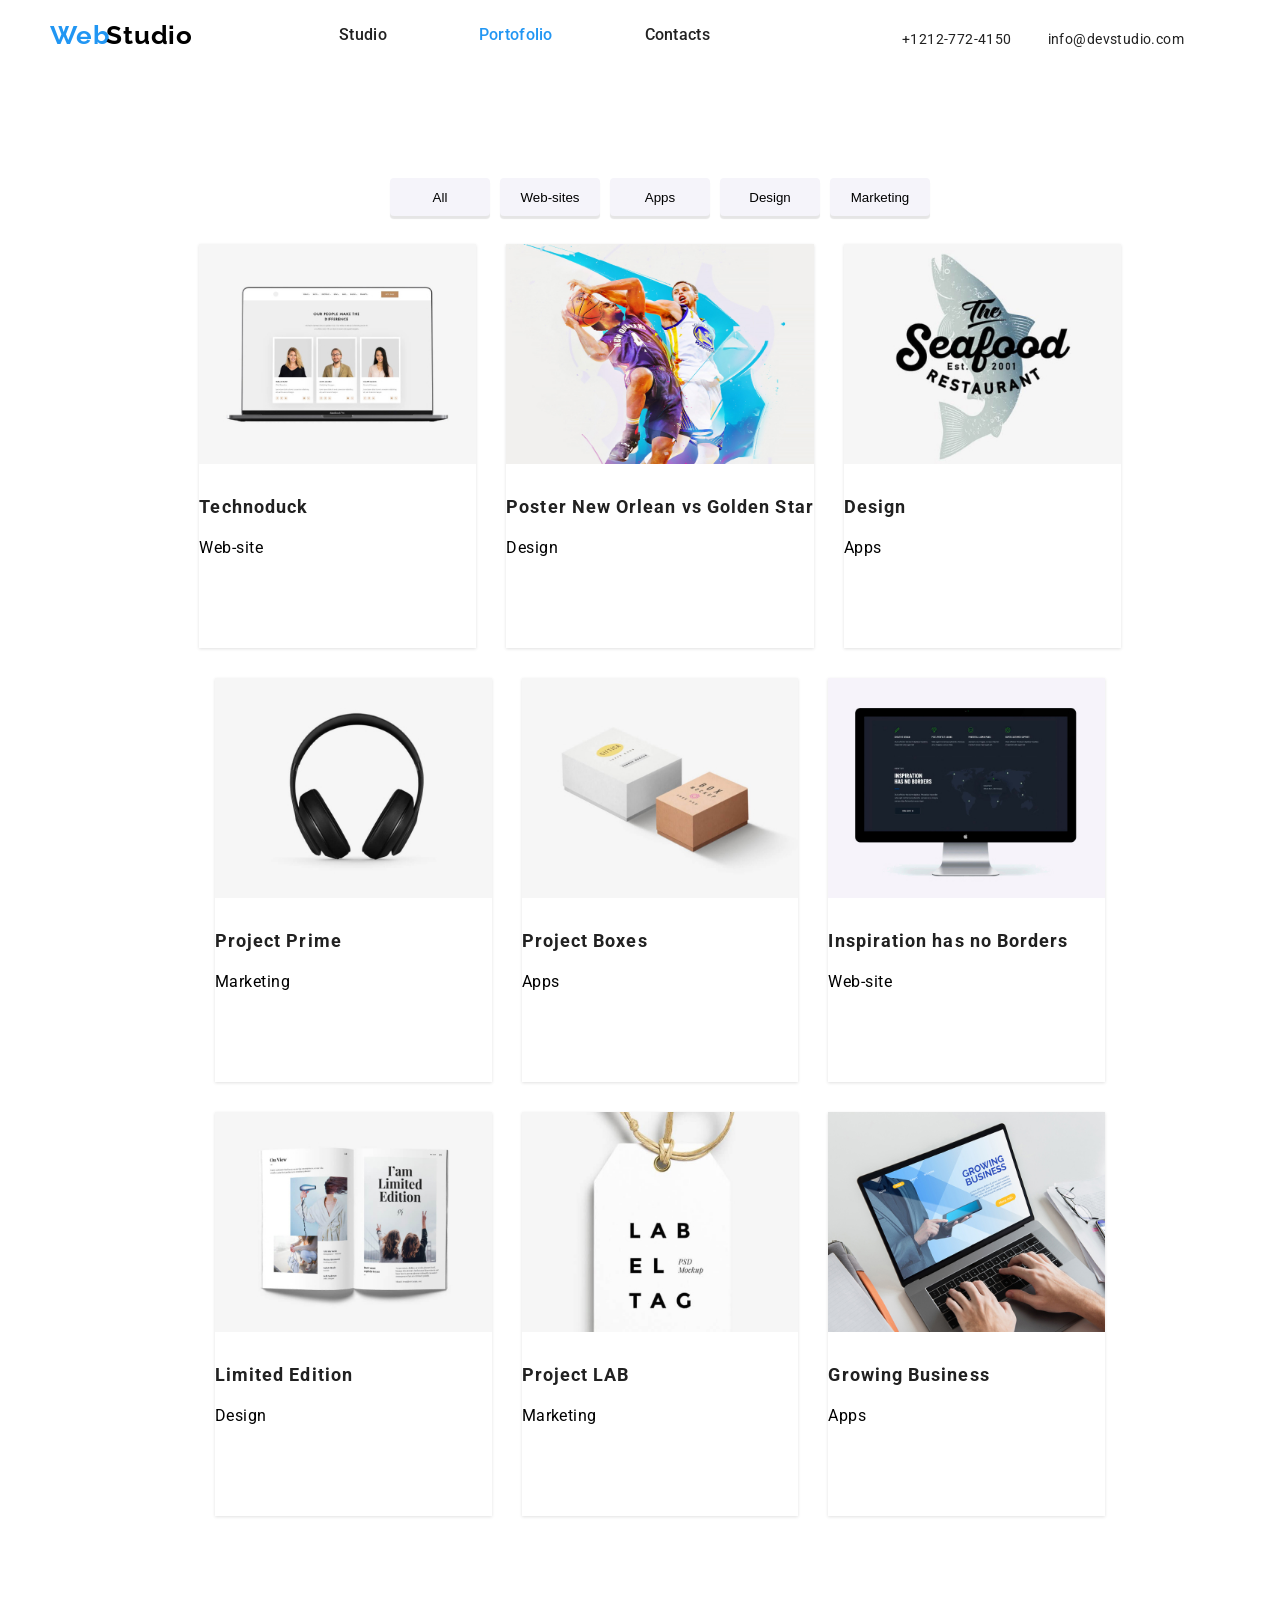
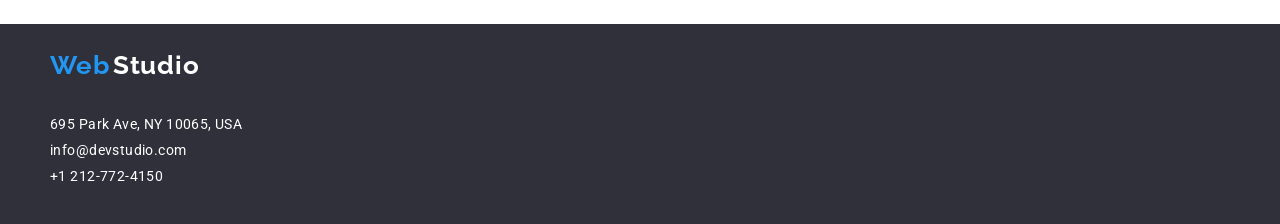
==== portofolio.html @ 4dd908a2 "last file import" ====
<!DOCTYPE html>
<html lang="en">
  <head>
    <meta charset="UTF-8" />
    <meta name="viewport" content="width=device-width, initial-scale=1.0" />
    <title>Portofolio</title>
    <link rel="stylesheet" href="./CSS/style.css" />
    <link rel="preconnect" href="https://fonts.googleapis.com" />
    <link rel="preconnect" href="https://fonts.gstatic.com" crossorigin />
    <link
      href="https://fonts.googleapis.com/css2?family=Roboto:wght@400;500;700;900&display=swap"
      rel="stylesheet"
    />
    <link rel="preconnect" href="https://fonts.googleapis.com" />
    <link rel="preconnect" href="https://fonts.gstatic.com" crossorigin />
    <link
      href="https://fonts.googleapis.com/css2?family=Raleway:wght@700&family=Roboto:wght@400;500;700;900&display=swap"
      rel="stylesheet"
    />
    <link rel="preconnect" href="https://fonts.googleapis.com" />
    <link rel="preconnect" href="https://fonts.gstatic.com" crossorigin />
  </head>
  <body>
    <!-- Top-line-section -->
    <header class="page-header">
      <div class="container-1">
        <h3 class="logo">
          <span class="first-child"> Web </span>
          <span class="last-child">Studio </span>
        </h3>
        <ul class="nav-link">
          <li>
            <a class="navigation-link" href="index.html">Studio</a>
          </li>
          <li>
            <a class="navigation-link current" href="portofolio.html"
              >Portofolio</a
            >
          </li>
          <li>
            <a class="navigation-link" href="#">Contacts</a>
          </li>
        </ul>
        <ul class="contact">
          <li>
            <a class="link phone" href="+1212-772-4150">+1212-772-4150</a>
          </li>
          <li>
            <a class="link email" href="#">info@devstudio.com</a>
          </li>
        </ul>
      </div>
    </header>

    <main>
      <!-- Filters-section -->
      <section class="frame section">
        <ul class="button-list">
          <li>
            <button type="button" class="button-service-p">All</button>
          </li>
          <li>
            <button type="button" class="button-service-p">Web-sites</button>
          </li>
          <li><button type="button" class="button-service-p">Apps</button></li>
          <li>
            <button type="button" class="button-service-p">Design</button>
          </li>
          <li>
            <button type="button" class="button-service-p">Marketing</button>
          </li>
        </ul>
        <div class="container">
          <ul class="card-set">
            <li class="item-p">
              <img
                src="./images/imgport.g1.jpg"
                alt="Web-site "
                width="100%"
                height="220"
              />
              <h3 class="description">Technoduck</h3>
              <p class="text-p">Web-site</p>
            </li>
            <li class="item-p">
              <img
                src="./images/imgport.g2.jpg"
                alt="basketball players"
                width="100%"
                height="220"
              />
              <h3 class="description">Poster New Orlean vs Golden Star</h3>
              <p class="text-p">Design</p>
            </li>
            <li class="item-p">
              <img
                src="./images/imgport.g3.jpg"
                alt="restaurant logo"
                width="100%"
                height="220"
              />
              <h3 class="description">Design</h3>
              <p class="text-p">Apps</p>
            </li>
            <li class="item-p">
              <img
                src="./images/imgport.g4.jpg"
                alt="headphones"
                width="100%"
                height="220"
              />
              <h3 class="description">Project Prime</h3>
              <p class="text-p">Marketing</p>
            </li>
            <li class="item-p">
              <img
                src="./images/imgport.g5.jpg"
                alt="boxes"
                width="100%"
                height="220"
              />
              <h3 class="description">Project Boxes</h3>
              <p class="text-p">Apps</p>
            </li>
            <li class="item-p">
              <img
                src="./images/imgport.g6.jpg"
                alt="desktop monitor"
                width="100%"
                height="220"
              />
              <h3 class="description">Inspiration has no Borders</h3>
              <p class="text-p">Web-site</p>
            </li>
            <li class="item-p">
              <img
                src="./images/imgport.g7.jpg"
                alt="open magazine"
                width="100%"
                height="220"
              />
              <h3 class="description">Limited Edition</h3>
              <p class="text-p">Design</p>
            </li>
            <li class="item-p">
              <img
                src="./images/imgport.g8.jpg"
                alt="label"
                width="100%"
                height="220"
              />
              <h3 class="description">Project LAB</h3>
              <p class="text-p">Marketing</p>
            </li>
            <li class="item-p">
              <img
                src="./images/imgport.g9.jpg"
                alt="market research"
                width="100%"
                height="220"
              />
              <h3 class="description">Growing Business</h3>
              <p class="text-p">Apps</p>
            </li>
          </ul>
        </div>
      </section>
    </main>

    <!-- Footer section -->

    <!-- Footer section -->
    <div class="container">
      <footer class="footer">
        <h3 class="logo-footer">
          <span class="web" style="color: rgba(33, 150, 243, 1)">Web</span>
          <span class="studio" style="color: rgba(255, 255, 255, 1)"
            >Studio</span
          >
        </h3>
        <address class="info">695 Park Ave, NY 10065, USA</address>
        <a class="info" href="info@devstudio.com">info@devstudio.com</a>
        <a class="info" href="+1212-772-4150">+1 212-772-4150</a>
      </footer>
    </div>
  </body>
</html>
---- CSS/style.css ----
body {
        font-family: Roboto;
        font-size: 14px;
        font-weight: 400;
        line-height: 24px;
        letter-spacing: 0.03em;
        text-align: left; 
        margin: 0%;
}
/* top-line-section */
.container {
        background-color: rgba(255, 255, 255, 1);
    }

.section {
        padding: 94px;
}
.page-header {
        display: flex;
        padding: 10px;
        box-sizing: content-box;
        align-items: center;
        justify-content: center;
        height: 50px;
        padding-right: 50px;
        padding-left: 50px;
}
.container-1{
        max-width: 1400px;
        display: flex;
        width: 100%;
        align-items: center;
        justify-content: center;
}

span:first-child {
        color: rgba(33, 150, 243, 1);
        font-family: Raleway;
        font-size: 26px;
        font-style: normal;
        font-weight: 700;
        line-height: normal;
        letter-spacing: 0.78px;
        text-transform: none;
}
span:last-child {
        color: rgb(0, 0, 0);
        margin-left: -3px;
        font-family: Raleway;
        font-size: 26px;
        font-style: normal;
        font-weight: 700;
        line-height: normal;
        letter-spacing: 0.78px;
        text-transform: none;
}

.logo {
        font-family: Raleway;
        font-size: 26px;
        font-weight: 700;
        letter-spacing: 0.03em;
        display: flex;
        align-items: center;
        align-self: center;
        height: auto;
        justify-content: center;
}

.nav-link {
        font-family: Roboto;
        font-size: 14px;
        font-weight: 500;
        letter-spacing: 0.02em;
        padding: 14px 16px;
        border-radius: 4px;
        display: flex;
        width: 100%;
        justify-content: center;
        align-items: center;
        gap: 60px;

    }

.link{
        display: flex;
        box-sizing: content-box;
        flex-direction: row;
        text-decoration-line: none;
            
    }

.contact {
        display: flex;
        padding: 10px;
        text-decoration-line:none;
        min-width: 30%;
        justify-content: space-evenly;
    }

    .icon-1{
        width: 15px;
        padding-right:10px;
        padding-top: 5px;
        fill: rgba(117, 117, 117, 1);
    }

    .icon-1:hover {
        fill: rgba(33, 150, 243, 1);
    }

  
    

ul{
        list-style-type: disc;
        margin-block-start: 1em;
        margin-block-end: 1em;
        margin-inline-start: 0px;
        margin-inline-end: 0px;
        padding-inline-start: 40px;
}



li {
        list-style-type: none;
}

.current {
        color: rgba(33, 150, 243, 1 ) !important;
}
    
.navigation-link{
        font-family: Roboto;
                font-size: 16px;
                font-style: normal;
                font-weight: 500;
                line-height: normal;
                letter-spacing: 0.28px;
                padding: 14px 16px;
                text-decoration: none;
                color:rgba(33, 33, 33, 1)

}

.navigation-link:hover {
        color:rgba(33, 150, 243, 1);
}

.email{
        height: 16px ;
     
    
}
.phone{
        height: 16px ;
        
   
}
.link, .contact {
        color: rgba(33, 33, 33, 1);
}
.link:hover, .link:focus , .contact:hover, .contact:focus  {
        color: rgba(33, 150, 243, 1);
}




/* main-section-content */

h1 {
        text-align: center;
        font-family: Roboto;
        font-size: 44px;
        font-style: normal;
        font-weight: 900;
        line-height: 60px;
        letter-spacing: 2.64px;
        text-transform: uppercase;
        display: flex;
        justify-content: center;
        width: 600px;
      
}

.content-box {
        
        background: rgba(47, 48, 58, 1);
        background-position: center;
        text-align: center;
        height: 400px;
        box-sizing: content-box;
        display: flex;
        flex-direction: column;
        justify-content: center;
        align-items: center;
        
        
    }
.button-service {
        border-radius: 4px;
        background-color: rgba(33, 150, 243, 1);
        color: rgba(255, 255, 255, 1);
        width: 200px;
        height: 50px;
        flex-shrink: 0;
        border-radius: 4px;
        background: #2196F3;
        box-shadow: 0px 4px 4px 0px rgba(0, 0, 0, 0.15);
}
.button-service:hover, .button-service:focus {
        background-color: #1572bf; 
        color: rgba(255, 255, 255, 1);
        cursor: pointer;
}
.button-list {
        display: flex;
        flex-direction: row;
        justify-content: center;
        align-items: center;
        align-self: center;
        gap: 10px;

}
.button-service-p{
        height: 38px ;
        margin-top:0px;
        border-radius: 4px;
        background-color: rgba(245, 244, 250, 1);
        display: flex;
        justify-content: center;
        min-width: 100px;
        box-shadow: 0px 3px 1px 0px rgba(0, 0, 0, 0.1);
        border: none;
        text-align: center;
        align-items: center;

}

.button-service-p:hover, .button-service-p:focus {
        background-color: rgba(33, 150, 243, 1);
        color: rgba(255, 255, 255, 1);
        cursor: pointer;
}
.frame {
        display: flex;
        flex-direction: column;
   
    
}
.card-set {
        display: flex;
        justify-content: center;
        flex-wrap: wrap;
        gap: 30px;
}
.item-p{
        height: 404px ;
        box-shadow: 0px 1px 3px 0px rgba(0, 0, 0, 0.12);
        background-color: rgba(255, 255, 255, 1);
        border: 1px ;
}

.description{
        font-family: Roboto;
        font-size: 18px;
        font-weight: 700;
        line-height: 36px;
        letter-spacing: 0.06em;
        text-align: left;
        text-transform: none;
}

.text-p {
        font-family: Roboto;
        font-size: 16px;
        font-weight: 400;
        line-height: 30px;
        letter-spacing: 0.03em;
        text-align: left;
        margin-top: -10px;
}


/* what-we-do-section */


.about-us-container {
        display: flex;
        flex-wrap: wrap;
        gap: 50px;
        padding: 0px;
        justify-content: center;
        align-items: flex-start;
}       
.item{
        flex-basis: calc((100% - 70px) / 5);
        display: flex;
        flex-direction: column;
        justify-content: center;
}
h3 {
    color: #212121;
        font-family: Roboto;
        font-size: 14px;
        font-style: normal;
        font-weight: 700;
        line-height: normal;
        letter-spacing: 0.42px;
        text-transform: uppercase;
}

.item p {
        color: #757575;
        font-family: Roboto;
        font-size: 14px;
        font-style: normal;
        font-weight: 400;
        line-height: 24px;
        letter-spacing: 0.42px;
        margin: 0%;
        text-align: left;
}
.subtitle {
    color: #212121;
        text-align: center;
        font-family: Roboto;
        font-size: 36px;
        font-style: normal;
        font-weight: 700;
        line-height: normal;
        letter-spacing: 1.08px;
} 
.subtitle-2{
    text-align: center;
        font-family: Roboto;
        font-size: 36px;
        font-style: normal;
        font-weight: 700;
        line-height: normal;
        letter-spacing: 1.08px;
}
.text {
    color: #757575;
        text-align: center;
        font-family: Roboto;
        font-size: 16px;
        font-style: normal;
        font-weight: 400;
        line-height: normal;
        letter-spacing: 0.48px;
}
.group-box{
        display: flex;
        flex-wrap: wrap;
        gap: 30px;
        flex-basis: calc((100% - 10px) / 3);
        justify-content: center;
}
.content-container{
        background-color: rgba(245, 244, 250, 1);
        Height: 608px;
        display: block;
        box-sizing: border-box;
}
.group-team{
        display: flex;
        flex-wrap: wrap;
        gap: 30px;
        flex-basis: calc((100% - 40px) / 4);
        justify-content: center;
    
    }
    .card-bg{
        box-shadow: 0px 2px 1px 0px rgba(0, 0, 0, 0.2);
        box-shadow: 0px 1px 1px 0px rgba(0, 0, 0, 0.14);
        box-shadow: 0px 1px 3px 0px rgba(0, 0, 0, 0.12);
        background-color: rgba(255, 255, 255, 1);
    }
.list-title {
        font-family: Roboto;
        font-size: 16px;
        font-weight: 500;
        line-height: 19px;
        letter-spacing: 0.03em;
        text-align: center;
        text-transform: none; 
}

.description {
        color: #212121;
        font-family: Roboto;
        font-size: 18px;
        font-style: normal;
        font-weight: 700;
        line-height: 36px;
        letter-spacing: 1.08px;
}
 
/* footer-section */

.footer {
        background-color:  rgba(47, 48, 58, 1);
        display: flex;
        justify-content: start;
        height: 200px;
        box-sizing: content-box;
    flex-direction: column;
    padding-left: 50px;
}
.logo-footer {
        font-family: Raleway;
        font-size: 26px;
        font-style: normal;
        font-weight: 700;
        line-height: normal;
        letter-spacing: 0.58px;
       
}

.info {
    color: rgba(255, 255, 255, 1);
        font-family: Roboto;
        font-size: 14px;
        font-style: normal;
        font-weight: 400;
        line-height: normal;
        letter-spacing: 0.42px;
        text-decoration: none;
        margin-top: 10px;
    }
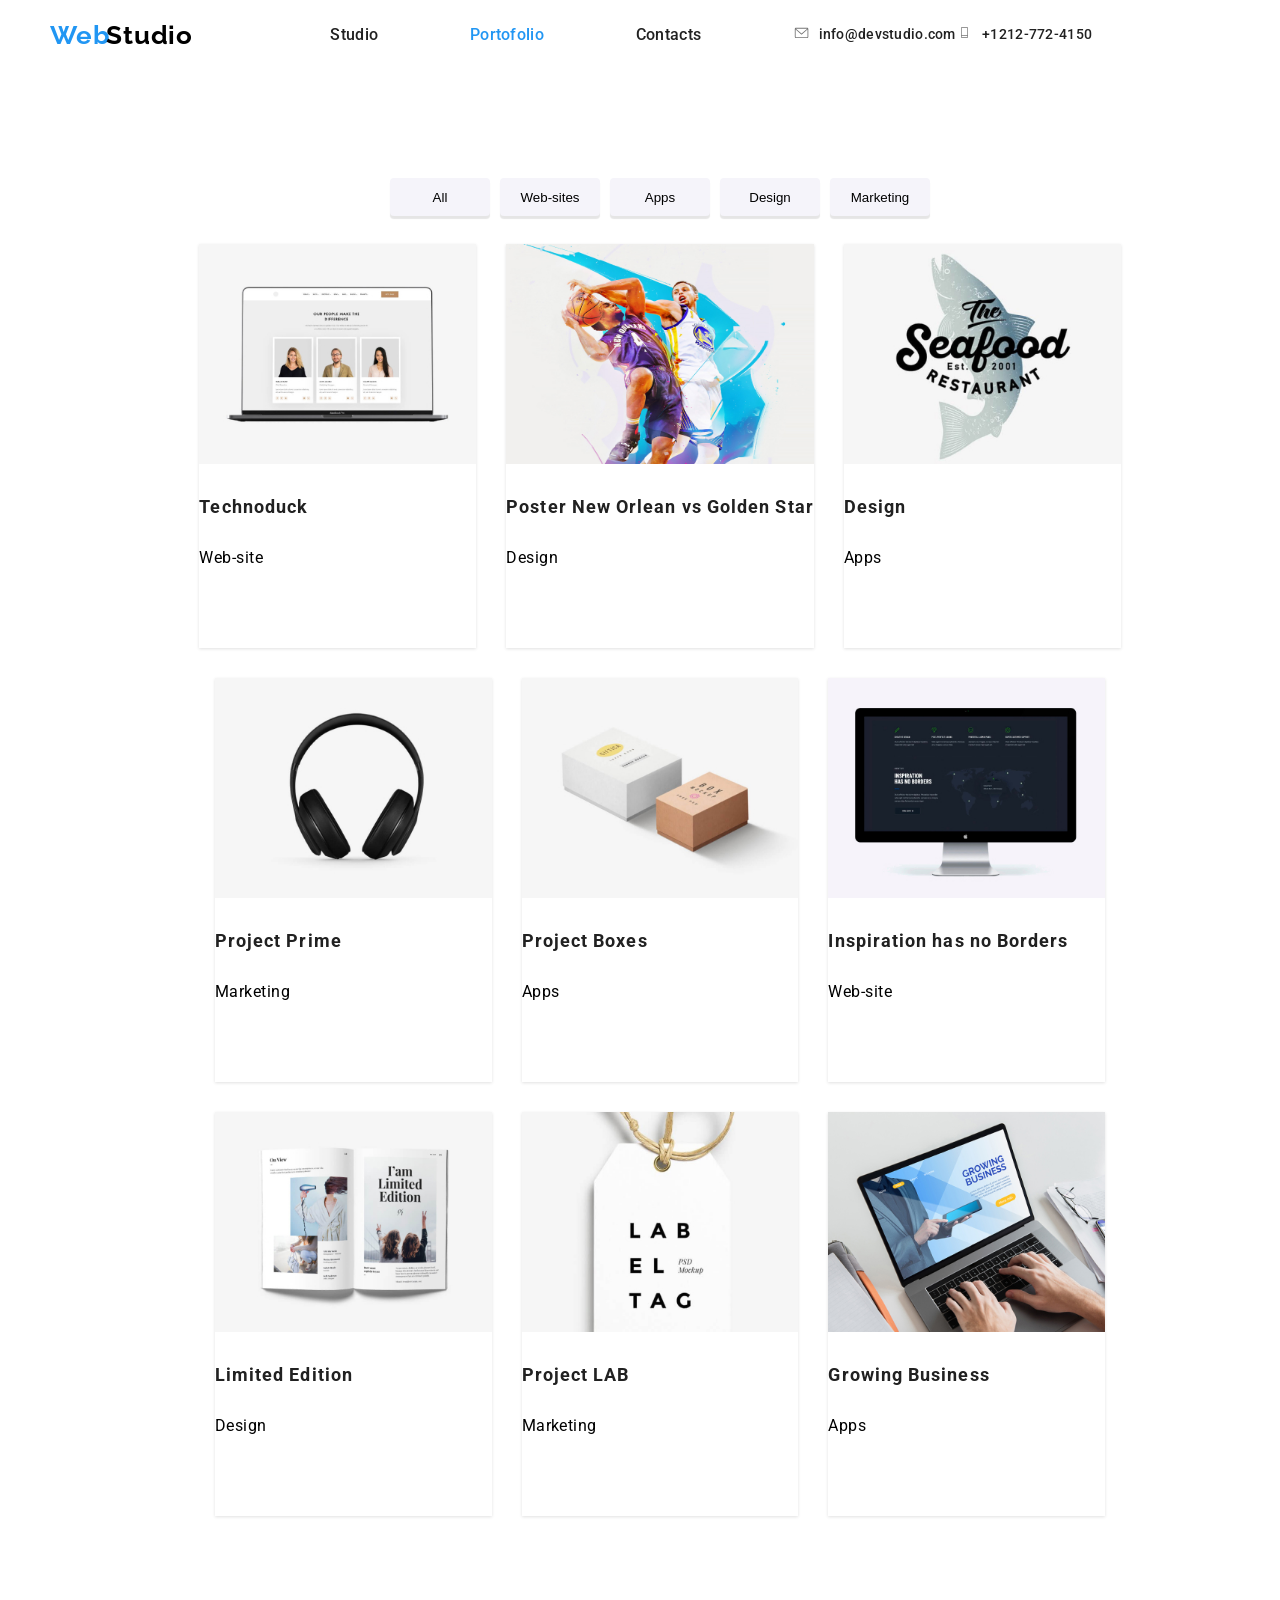
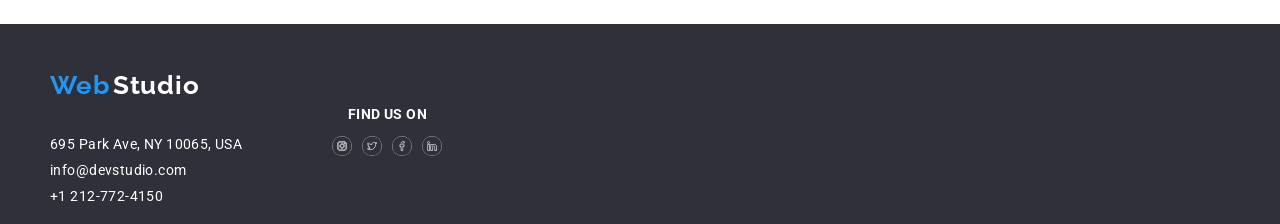
==== commit d07c7901: "design-adjustment" ====
--- a/portofolio.html
+++ b/portofolio.html
@@ -40,13 +40,22 @@
           <li>
             <a class="navigation-link" href="#">Contacts</a>
           </li>
-        </ul>
         <ul class="contact">
           <li>
-            <a class="link phone" href="+1212-772-4150">+1212-772-4150</a>
-          </li>
-          <li>
-            <a class="link email" href="#">info@devstudio.com</a>
+            <a class="link email" href="#"
+              ><svg class="icon-1">
+                <use href="./images/symbol-defs.svg#icon-envelope " />
+              </svg>
+              info@devstudio.com</a
+            >
+          </li>
+          <li>
+            <a class="link phone" href="+1212-772-4150"
+              ><svg class="icon-1">
+                <use href="./images/symbol-defs.svg#icon-Vectorsmartphone " />
+              </svg>
+              +1212-772-4150</a
+            >
           </li>
         </ul>
       </div>
@@ -172,15 +181,35 @@
     <!-- Footer section -->
     <div class="container">
       <footer class="footer">
-        <h3 class="logo-footer">
-          <span class="web" style="color: rgba(33, 150, 243, 1)">Web</span>
-          <span class="studio" style="color: rgba(255, 255, 255, 1)"
-            >Studio</span
-          >
-        </h3>
-        <address class="info">695 Park Ave, NY 10065, USA</address>
-        <a class="info" href="info@devstudio.com">info@devstudio.com</a>
-        <a class="info" href="+1212-772-4150">+1 212-772-4150</a>
+        <div class="footer-section">
+          <h3 class="logo-footer">
+            <span class="web" style="color: rgba(33, 150, 243, 1)">Web</span>
+            <span class="studio" style="color: rgba(255, 255, 255, 1)"
+              >Studio</span
+            >
+          </h3>
+          <address class="info">695 Park Ave, NY 10065, USA</address>
+          <a class="info" href="info@devstudio.com">info@devstudio.com</a>
+          <a class="info" href="+1212-772-4150">+1 212-772-4150</a>
+        </div>
+
+        <div class="find-us">
+          <h3 class="subtitle-4">Find us on</h3>
+          <div class="last-social">
+            <svg class="last-icon">
+              <use xlink:href="images/symbol-defs.svg#icon-Ellipseinstagram" />
+            </svg>
+            <svg class="last-icon">
+              <use xlink:href="images/symbol-defs.svg#icon-Ellipsetwitter" />
+            </svg>
+            <svg class="last-icon">
+              <use xlink:href="images/symbol-defs.svg#icon-Ellipsefacebook" />
+            </svg>
+            <svg class="last-icon">
+              <use xlink:href="images/symbol-defs.svg#icon-Ellipselinkedin" />
+            </svg>
+          </div>
+        </div>
       </footer>
     </div>
   </body>
--- a/CSS/style.css
+++ b/CSS/style.css
@@ -91,8 +91,13 @@
     }
 
 .contact {
-        display: flex;
-        padding: 10px;
+        font-family: Roboto;
+        font-size: 14px;
+        font-weight: 500;
+        letter-spacing: 0.02em;
+        display: flex;
+        padding: 15px;
+        padding-top: 5px;
         text-decoration-line:none;
         min-width: 30%;
         justify-content: space-evenly;
@@ -185,10 +190,8 @@
       
 }
 
-.content-box {
-        
+.content-box{
         background: rgba(47, 48, 58, 1);
-        background-position: center;
         text-align: center;
         height: 400px;
         box-sizing: content-box;
@@ -196,9 +199,8 @@
         flex-direction: column;
         justify-content: center;
         align-items: center;
-        
-        
-    }
+    }
+
 .button-service {
         border-radius: 4px;
         background-color: rgba(33, 150, 243, 1);
@@ -280,26 +282,47 @@
         line-height: 30px;
         letter-spacing: 0.03em;
         text-align: left;
-        margin-top: -10px;
+       
 }
 
 
 /* what-we-do-section */
 
 
-.about-us-container {
-        display: flex;
-        flex-wrap: wrap;
-        gap: 50px;
-        padding: 0px;
-        justify-content: center;
-        align-items: flex-start;
-}       
-.item{
-        flex-basis: calc((100% - 70px) / 5);
+.about-us {
+        display: flex;
+        flex-wrap: wrap;
+        justify-content: center;
+        gap: 20px;
+        align-items:start;
+        
+}
+.icon-back{
+        width: 230px;
+        height: 120px;
+        background-color: rgba(245, 244, 250, 1);
+        display: flex;
+        align-items: center;
+        justify-content: center;
+}
+.icons {
+        width: 64px;
+        height: 64px;
+        background-color: rgba(245, 244, 250, 1);
+        padding-bottom: 30px;
+        
+       
+}
+.item {
         display: flex;
         flex-direction: column;
-        justify-content: center;
+        align-items: start;
+        width: 230px;
+        
+}
+.item p{
+        width: 230px;
+        height: 75px;
 }
 h3 {
     color: #212121;
@@ -332,6 +355,7 @@
         font-weight: 700;
         line-height: normal;
         letter-spacing: 1.08px;
+        padding-bottom: 50px;
 } 
 .subtitle-2{
     text-align: center;
@@ -350,7 +374,8 @@
         font-style: normal;
         font-weight: 400;
         line-height: normal;
-        letter-spacing: 0.48px;
+        letter-spacing: 0.45px;
+        
 }
 .group-box{
         display: flex;
@@ -359,23 +384,49 @@
         flex-basis: calc((100% - 10px) / 3);
         justify-content: center;
 }
-.content-container{
+.social-link{
+        display: flex;
+        flex-wrap: wrap;
+        justify-content: center;
+        text-align: center;
+        gap: 10px;
+        
+}
+.social-icon {
+        border-radius: 50%;
+        align-items: flex-start;
+        width: 20px;
+        height: 20px;
+        gap: 10px;
+        fill: rgba(255, 255, 255, 1);
+        stroke: #AFB1B8;
+        background-color: rgba(255, 255, 255, 1);
+       
+}
+.social-icon:hover{
+        background-color: rgba(33, 150, 243, 1);
+        fill: rgba(33,150,243,1);
+        stroke: rgba(255, 255, 255, 1);
+        
+}
+.our-team {
         background-color: rgba(245, 244, 250, 1);
-        Height: 608px;
-        display: block;
+        display: flex;
         box-sizing: border-box;
+        flex-direction: column;
 }
 .group-team{
         display: flex;
         flex-wrap: wrap;
         gap: 30px;
-        flex-basis: calc((100% - 40px) / 4);
-        justify-content: center;
+        justify-content: center;
+        align-items: center;
+        padding-left: 10px;
     
     }
-    .card-bg{
-        box-shadow: 0px 2px 1px 0px rgba(0, 0, 0, 0.2);
-        box-shadow: 0px 1px 1px 0px rgba(0, 0, 0, 0.14);
+
+.card-bg{
+        height: 340px;
         box-shadow: 0px 1px 3px 0px rgba(0, 0, 0, 0.12);
         background-color: rgba(255, 255, 255, 1);
     }
@@ -397,18 +448,63 @@
         font-weight: 700;
         line-height: 36px;
         letter-spacing: 1.08px;
+        
+}
+
+.subtitle-3{
+        align-items: center;
+        font-family: Roboto;
+        font-size: 36px;
+        font-weight: 700;
+        line-height: 42px;
+        letter-spacing: 0.03em;
+        text-align: center;
+        padding-bottom: 50px;
+
+}
+
+.regular-customer{
+        display: flex;
+        flex-wrap: wrap;
+        gap: 30px;
+        justify-content: center;
+        align-items: center;
+        box-sizing: content-box;
+        
+        
+}
+
+.icons-3:hover{
+        cursor: pointer;
+        fill: rgba(33, 150, 243, 1) !important;
 }
  
+.icons-3{
+        fill: #afb1b8;
+        width: 110px;
+        height: 60px;
+        border-radius: 10%;
+        box-sizing: border-box;
+        border-width: 10px;
+}
 /* footer-section */
-
-.footer {
-        background-color:  rgba(47, 48, 58, 1);
-        display: flex;
-        justify-content: start;
+.footer{
+        display: flex;
+        flex-wrap: wrap;
+        gap: 90px;
+        background-color: rgba(47, 48, 58, 1);
+}
+.footer-section {
+        text-align: start;
         height: 200px;
         box-sizing: content-box;
-    flex-direction: column;
-    padding-left: 50px;
+        display: flex;
+        flex-direction: column;
+        justify-content: center;
+        align-items: start;
+        padding-left:50px;
+       
+        
 }
 .logo-footer {
         font-family: Raleway;
@@ -431,4 +527,49 @@
         text-decoration: none;
         margin-top: 10px;
     }
-
+.last-social{
+        display: flex;
+        flex-wrap: wrap;
+        justify-content: center;
+        text-align: center;
+        gap: 10px;
+    }
+
+.find-us{
+  display: flex;
+  flex-direction: column;
+  justify-content: center;
+  text-align: center;
+        
+}
+
+.last-icon{
+        justify-content: flex-start;
+        border-radius: 50%;
+        align-items: center;
+        width: 20px;
+        height: 20px;
+        gap: 10px;
+        fill: rgba(47, 48, 58, 1);
+        stroke: rgba(255, 255, 255, 1);
+        background-color: rgba(47, 48, 58, 1);
+
+}
+.last-icon:hover{
+        background-color: rgba(33, 150, 243, 1);
+                fill: rgba(33, 150, 243, 1);
+                stroke: rgba(255, 255, 255, 1);
+}
+
+    .subtitle-4{
+        color:rgba(255, 255, 255, 1);
+                font-family: Roboto;
+                font-size: 14px;
+                font-style: normal;
+                font-weight: 700;
+                line-height: normal;
+                letter-spacing: 0.42px;
+                text-transform: uppercase;
+    }
+
+
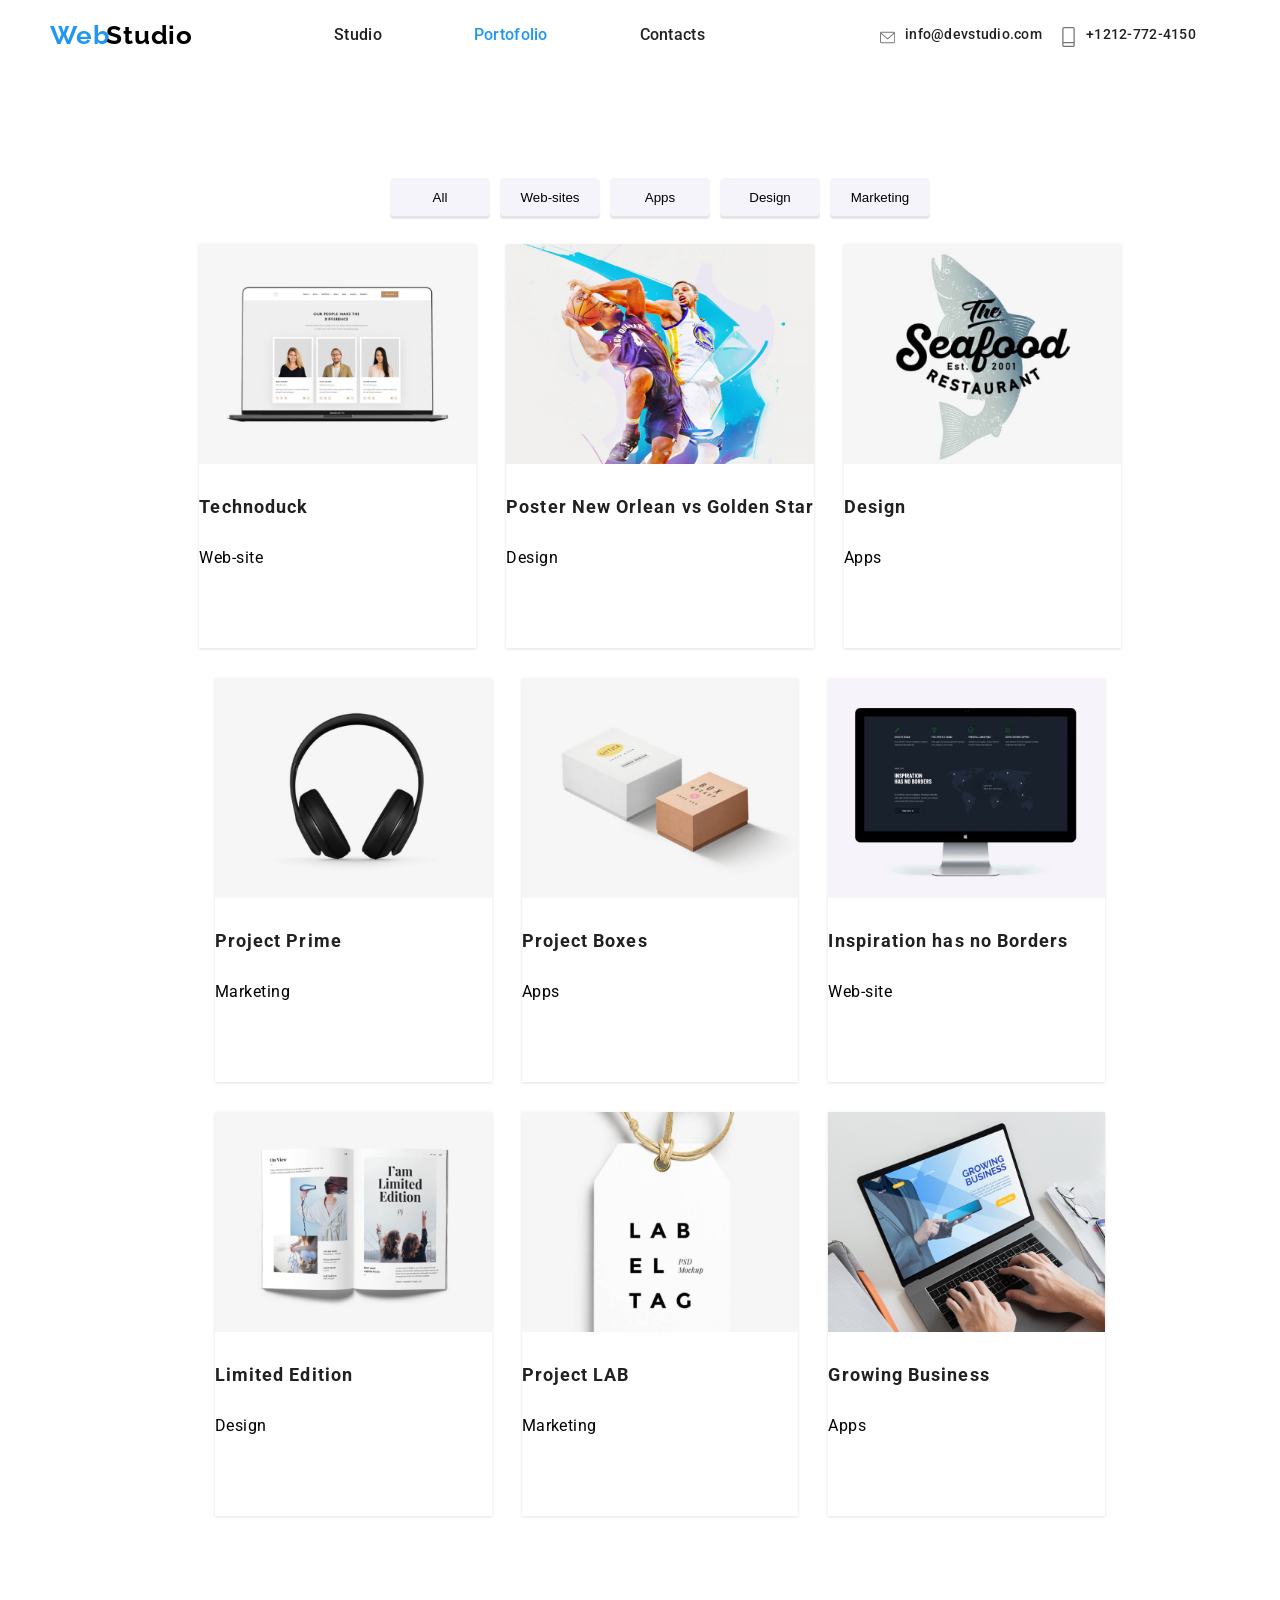
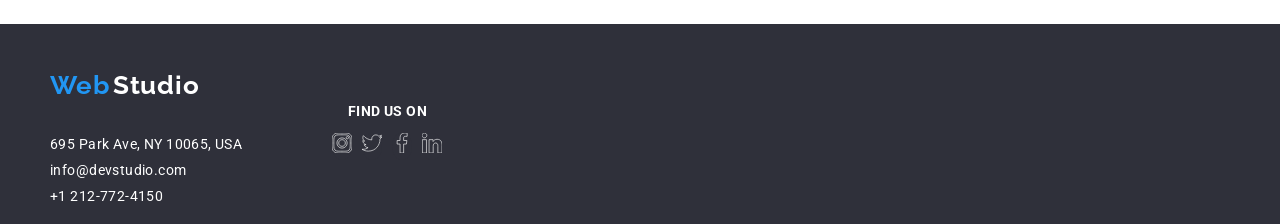
==== commit 8ebc01e7: "final-task" ====
--- a/portofolio.html
+++ b/portofolio.html
@@ -20,8 +20,8 @@
     <link rel="preconnect" href="https://fonts.googleapis.com" />
     <link rel="preconnect" href="https://fonts.gstatic.com" crossorigin />
   </head>
+  <!-- Top-line-section -->
   <body>
-    <!-- Top-line-section -->
     <header class="page-header">
       <div class="container-1">
         <h3 class="logo">
@@ -40,6 +40,7 @@
           <li>
             <a class="navigation-link" href="#">Contacts</a>
           </li>
+        </ul>
         <ul class="contact">
           <li>
             <a class="link email" href="#"
@@ -196,18 +197,26 @@
         <div class="find-us">
           <h3 class="subtitle-4">Find us on</h3>
           <div class="last-social">
-            <svg class="last-icon">
-              <use xlink:href="images/symbol-defs.svg#icon-Ellipseinstagram" />
-            </svg>
-            <svg class="last-icon">
-              <use xlink:href="images/symbol-defs.svg#icon-Ellipsetwitter" />
-            </svg>
-            <svg class="last-icon">
-              <use xlink:href="images/symbol-defs.svg#icon-Ellipsefacebook" />
-            </svg>
-            <svg class="last-icon">
-              <use xlink:href="images/symbol-defs.svg#icon-Ellipselinkedin" />
-            </svg>
+            <div class="last-icon">
+              <svg>
+                <use xlink:href="images/symbol-defs.svg#icon-instagram-2-1" />
+              </svg>
+            </div>
+            <div class="last-icon">
+              <svg>
+                <use xlink:href="images/symbol-defs.svg#icon-twitter-1-1" />
+              </svg>
+            </div>
+            <div class="last-icon">
+              <svg>
+                <use xlink:href="images/symbol-defs.svg#icon-facebook-1-1" />
+              </svg>
+            </div>
+            <div class="last-icon">
+              <svg>
+                <use xlink:href="images/symbol-defs.svg#icon-linkedin-1-1" />
+              </svg>
+            </div>
           </div>
         </div>
       </footer>
--- a/CSS/style.css
+++ b/CSS/style.css
@@ -191,7 +191,7 @@
 }
 
 .content-box{
-        background: rgba(47, 48, 58, 1);
+        background-image: url(../images/background.jpg);
         text-align: center;
         height: 400px;
         box-sizing: content-box;
@@ -245,6 +245,7 @@
         background-color: rgba(33, 150, 243, 1);
         color: rgba(255, 255, 255, 1);
         cursor: pointer;
+        box-shadow: 0px 2px 2px 0px rgba(0, 0, 0, 0.12), 0px 1px 2px 0px rgba(0, 0, 0, 0.08), 0px 3px 1px 0px rgba(0, 0, 0, 0.10);
 }
 .frame {
         display: flex;
@@ -257,12 +258,19 @@
         justify-content: center;
         flex-wrap: wrap;
         gap: 30px;
+        
 }
 .item-p{
         height: 404px ;
         box-shadow: 0px 1px 3px 0px rgba(0, 0, 0, 0.12);
         background-color: rgba(255, 255, 255, 1);
-        border: 1px ;
+        
+}
+
+.item-p:hover{
+        cursor: pointer;
+        border: 1px solid #EEE;
+        box-shadow: 1px 4px 6px 0px rgba(0, 0, 0, 0.16), 0px 4px 4px 0px rgba(0, 0, 0, 0.06), 0px 1px 1px 0px rgba(0, 0, 0, 0.12);
 }
 
 .description{
@@ -389,21 +397,24 @@
         flex-wrap: wrap;
         justify-content: center;
         text-align: center;
-        gap: 10px;
-        
-}
-.social-icon {
+        gap: 10px;   
+}
+
+
+svg{
+        width: 20px;
+        height: 15px;
+        
+}
+
+.social-icon{
+       
         border-radius: 50%;
-        align-items: flex-start;
-        width: 20px;
-        height: 20px;
-        gap: 10px;
-        fill: rgba(255, 255, 255, 1);
-        stroke: #AFB1B8;
-        background-color: rgba(255, 255, 255, 1);
-       
+        fill: #AFB1B8;
+        stroke: rgba(255, 255, 255, 1);
 }
 .social-icon:hover{
+        cursor: pointer;
         background-color: rgba(33, 150, 243, 1);
         fill: rgba(33,150,243,1);
         stroke: rgba(255, 255, 255, 1);
@@ -414,6 +425,7 @@
         display: flex;
         box-sizing: border-box;
         flex-direction: column;
+       
 }
 .group-team{
         display: flex;
@@ -475,17 +487,19 @@
 }
 
 .icons-3:hover{
+        border: 1px solid rgba(33, 150, 243, 1);
         cursor: pointer;
         fill: rgba(33, 150, 243, 1) !important;
 }
  
 .icons-3{
+        border:1px solid #AFB1B8;
         fill: #afb1b8;
         width: 110px;
         height: 60px;
         border-radius: 10%;
         box-sizing: border-box;
-        border-width: 10px;
+        
 }
 /* footer-section */
 .footer{
@@ -533,6 +547,7 @@
         justify-content: center;
         text-align: center;
         gap: 10px;
+        
     }
 
 .find-us{
@@ -542,20 +557,24 @@
   text-align: center;
         
 }
+svg{
+        width: 20px;
+        height: 20px;
+        
+}
 
 .last-icon{
         justify-content: flex-start;
         border-radius: 50%;
         align-items: center;
-        width: 20px;
-        height: 20px;
-        gap: 10px;
         fill: rgba(47, 48, 58, 1);
         stroke: rgba(255, 255, 255, 1);
         background-color: rgba(47, 48, 58, 1);
+        
 
 }
 .last-icon:hover{
+        cursor: pointer;
         background-color: rgba(33, 150, 243, 1);
                 fill: rgba(33, 150, 243, 1);
                 stroke: rgba(255, 255, 255, 1);
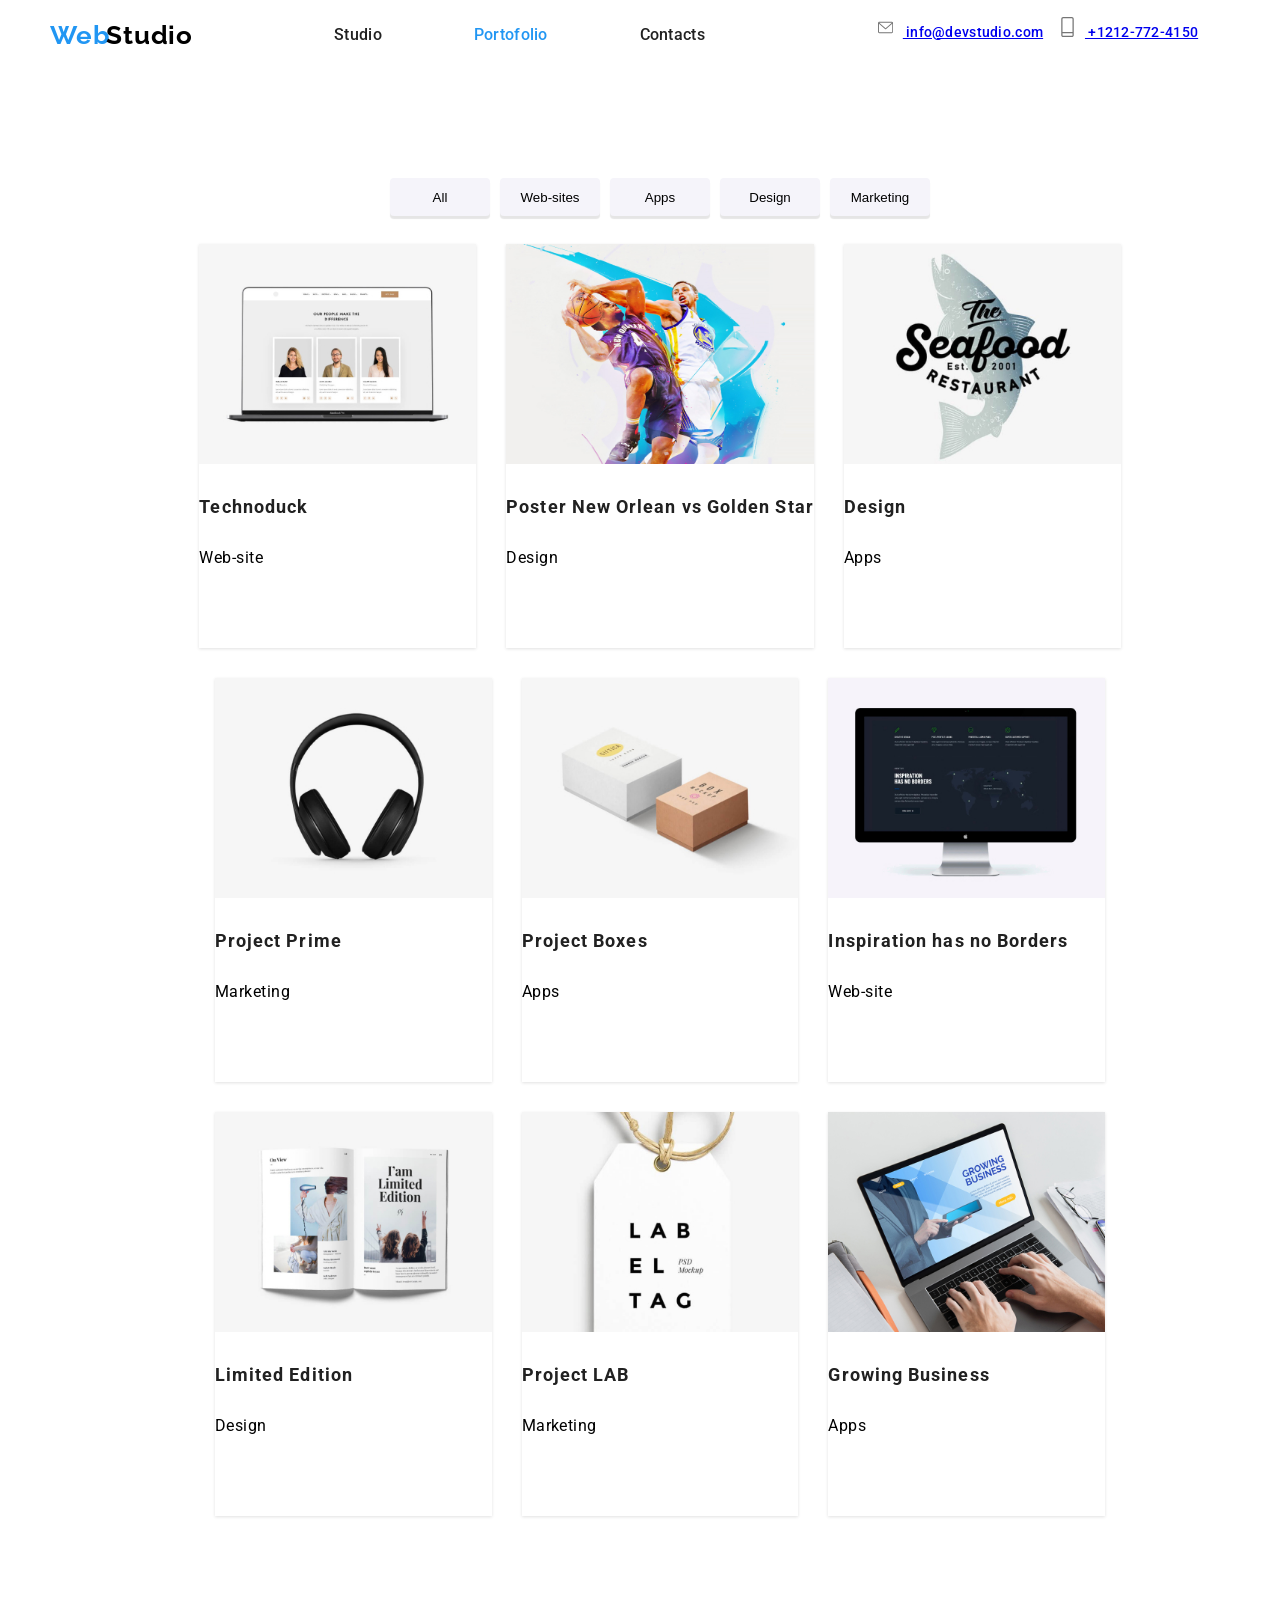
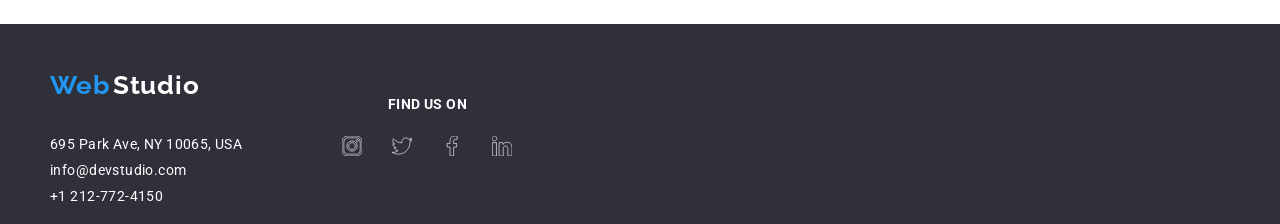
==== commit b6330431: "changes suggested by the mentor" ====
--- a/portofolio.html
+++ b/portofolio.html
@@ -43,7 +43,7 @@
         </ul>
         <ul class="contact">
           <li>
-            <a class="link email" href="#"
+            <a class="contact-link" href="#"
               ><svg class="icon-1">
                 <use href="./images/symbol-defs.svg#icon-envelope " />
               </svg>
@@ -51,7 +51,7 @@
             >
           </li>
           <li>
-            <a class="link phone" href="+1212-772-4150"
+            <a class="contact-link" href="+1212-772-4150"
               ><svg class="icon-1">
                 <use href="./images/symbol-defs.svg#icon-Vectorsmartphone " />
               </svg>
--- a/CSS/style.css
+++ b/CSS/style.css
@@ -106,13 +106,12 @@
     .icon-1{
         width: 15px;
         padding-right:10px;
-        padding-top: 5px;
         fill: rgba(117, 117, 117, 1);
     }
 
-    .icon-1:hover {
-        fill: rgba(33, 150, 243, 1);
-    }
+  .contact-link:hover{
+        color: rgba(33, 150, 243, 1);
+  }
 
   
     
@@ -408,16 +407,18 @@
 }
 
 .social-icon{
-       
-        border-radius: 50%;
+        display: flex;
+        align-items: center;
+       padding: 10px;
+        border-radius:50%;
         fill: #AFB1B8;
         stroke: rgba(255, 255, 255, 1);
 }
 .social-icon:hover{
+        
         cursor: pointer;
         background-color: rgba(33, 150, 243, 1);
-        fill: rgba(33,150,243,1);
-        stroke: rgba(255, 255, 255, 1);
+        fill: rgba(255, 255, 255, 1);
         
 }
 .our-team {
@@ -438,7 +439,7 @@
     }
 
 .card-bg{
-        height: 340px;
+        
         box-shadow: 0px 1px 3px 0px rgba(0, 0, 0, 0.12);
         background-color: rgba(255, 255, 255, 1);
     }
@@ -564,6 +565,9 @@
 }
 
 .last-icon{
+        display: flex;
+        align-items: center;
+        padding: 10px;
         justify-content: flex-start;
         border-radius: 50%;
         align-items: center;
@@ -576,8 +580,7 @@
 .last-icon:hover{
         cursor: pointer;
         background-color: rgba(33, 150, 243, 1);
-                fill: rgba(33, 150, 243, 1);
-                stroke: rgba(255, 255, 255, 1);
+                fill: rgba(255, 255, 255, 1);
 }
 
     .subtitle-4{
